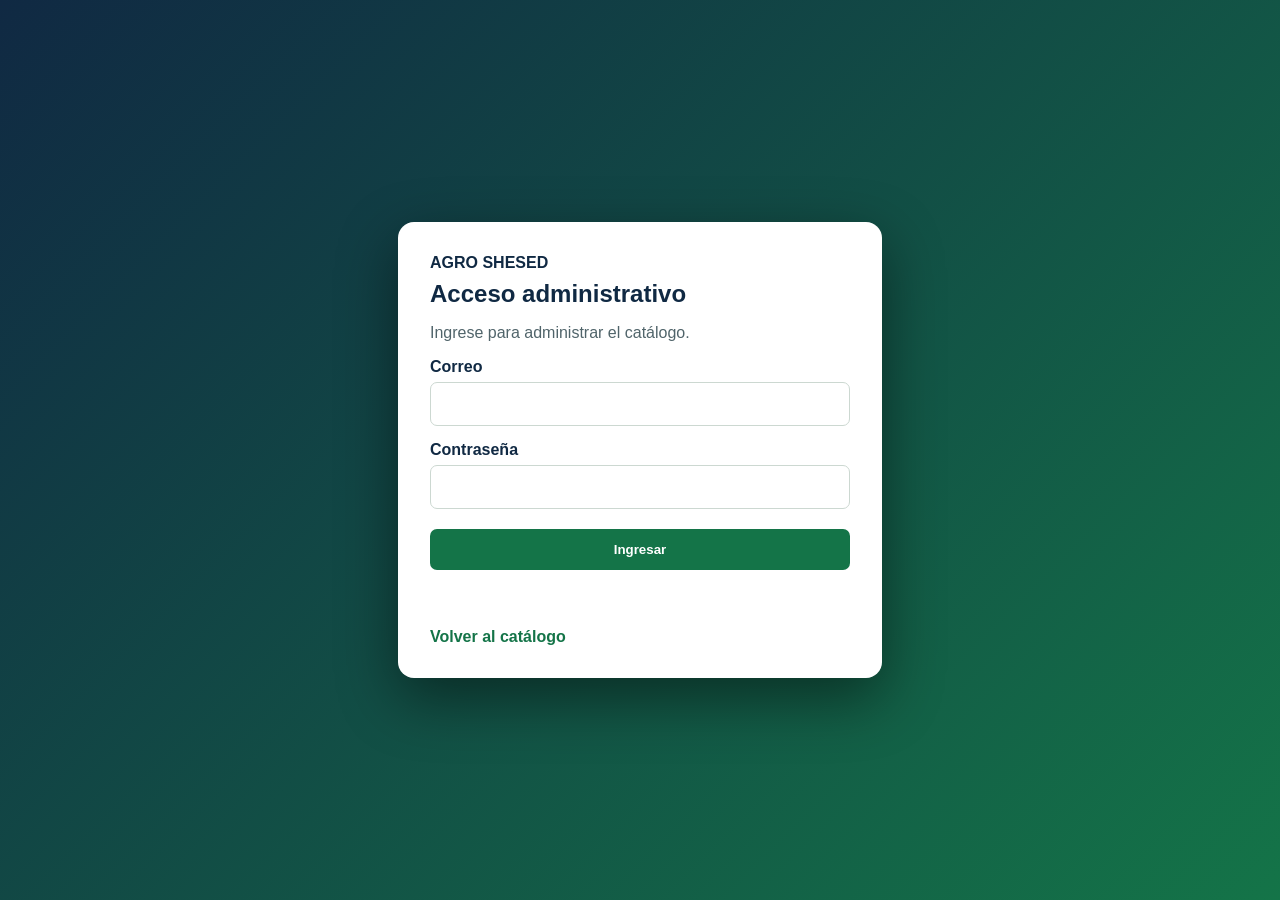
==== login.html @ 5320a844 "feat: agregar página de acceso administrativo" ====
<!doctype html><html lang="es"><meta charset="utf-8"><meta name="viewport" content="width=device-width,initial-scale=1"><title>Administración | AGRO SHESED</title><style>body{margin:0;min-height:100vh;display:grid;place-items:center;font:16px Arial;color:#102943;background:linear-gradient(135deg,#102943,#147448)}main{width:min(420px,90%);padding:32px;background:#fff;border-radius:16px;box-shadow:0 20px 60px #0007}h1{margin:8px 0}p{color:#50646a}label{display:block;margin-top:15px;font-weight:bold}input,textarea{box-sizing:border-box;width:100%;margin-top:6px;padding:12px;border:1px solid #ccd8d1;border-radius:7px;font:inherit}textarea{height:85px}button{width:100%;margin-top:20px;padding:13px;border:0;border-radius:7px;background:#147448;color:#fff;font-weight:bold;cursor:pointer}.msg{min-height:22px}.error{color:#b42318}.ok{color:#147448}.link{display:block;margin-top:20px;color:#147448;font-weight:bold;text-decoration:none}#admin[hidden],#login[hidden]{display:none}</style><main><section id="login"><b>AGRO SHESED</b><h1>Acceso administrativo</h1><p>Ingrese para administrar el catálogo.</p><form id="f"><label>Correo<input name="email" type="email" required></label><label>Contraseña<input name="password" type="password" required></label><button>Ingresar</button></form><p id="m" class="msg"></p><a class="link" href="/">Volver al catálogo</a></section><section id="admin" hidden><b>AGRO SHESED</b><h1>Administración</h1><p id="u"></p><h2>Nuevo producto</h2><form id="p"><label>Nombre<input name="name" required></label><label>Categoría<input name="category" required></label><label>Descripción<textarea name="description" required></textarea></label><label>Precio<input name="price" type="number" step="0.01"></label><button>Guardar producto</button></form><p id="pm" class="msg"></p><button id="out">Cerrar sesión</button><a class="link" href="/">Ver catálogo</a></section></main><script type="module">import{createClient}from'https://esm.sh/@supabase/supabase-js@2';const s=createClient('https://bqtxznjiumensgcnfbnz.supabase.co','sb_publishable_OTSy6t8duo3u6rFWqep1aA_VPCCYBnY'),q=x=>document.querySelector(x),msg=(x,c='')=>{q('#m').textContent=x;q('#m').className='msg '+c};async function admin(){let{data:{user}}=await s.auth.getUser();if(!user)return;let{data,e}=await s.from('profiles').select('role,full_name').eq('id',user.id).single();if(e||data.role!='admin'){await s.auth.signOut();return msg('No tiene permisos de administrador.','error')}q('#u').textContent=data.full_name||user.email;q('#login').hidden=true;q('#admin').hidden=false}q('#f').onsubmit=async e=>{e.preventDefault();let d=new FormData(e.target),{error}=await s.auth.signInWithPassword({email:d.get('email'),password:d.get('password')});if(error)return msg(error.message,'error');await admin()};q('#p').onsubmit=async e=>{e.preventDefault();let d=Object.fromEntries(new FormData(e.target)),{error}=await s.from('products').insert({...d,price:d.price||null,active:true});q('#pm').textContent=error?error.message:'Producto guardado';q('#pm').className='msg '+(error?'error':'ok');if(!error)e.target.reset()};q('#out').onclick=async()=>{await s.auth.signOut();q('#admin').hidden=true;q('#login').hidden=false};admin()</script></html>
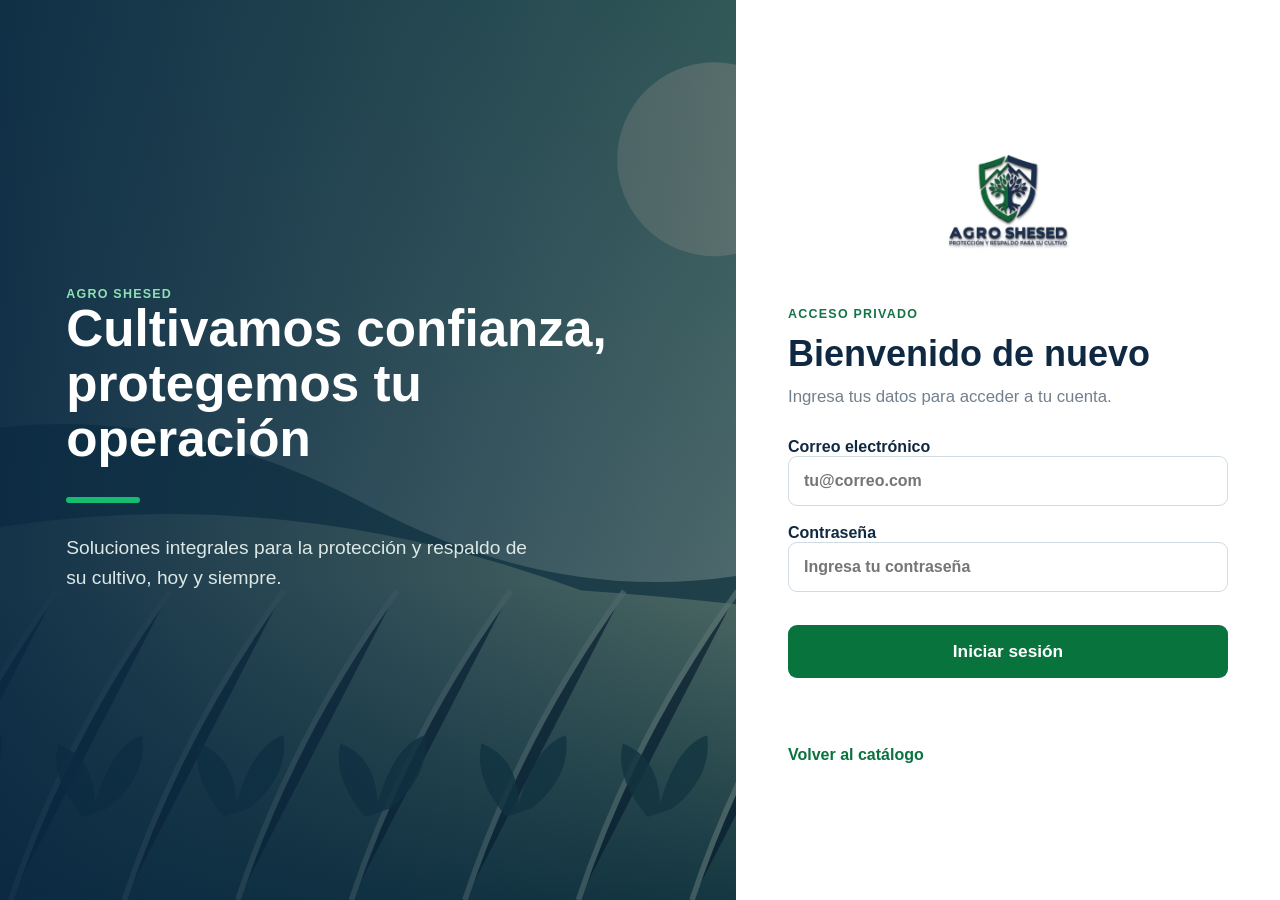
==== commit 06d782b8: "style: rediseñar acceso administrativo" ====
--- a/login.html
+++ b/login.html
@@ -1 +1 @@
-<!doctype html><html lang="es"><meta charset="utf-8"><meta name="viewport" content="width=device-width,initial-scale=1"><title>Administración | AGRO SHESED</title><style>body{margin:0;min-height:100vh;display:grid;place-items:center;font:16px Arial;color:#102943;background:linear-gradient(135deg,#102943,#147448)}main{width:min(420px,90%);padding:32px;background:#fff;border-radius:16px;box-shadow:0 20px 60px #0007}h1{margin:8px 0}p{color:#50646a}label{display:block;margin-top:15px;font-weight:bold}input,textarea{box-sizing:border-box;width:100%;margin-top:6px;padding:12px;border:1px solid #ccd8d1;border-radius:7px;font:inherit}textarea{height:85px}button{width:100%;margin-top:20px;padding:13px;border:0;border-radius:7px;background:#147448;color:#fff;font-weight:bold;cursor:pointer}.msg{min-height:22px}.error{color:#b42318}.ok{color:#147448}.link{display:block;margin-top:20px;color:#147448;font-weight:bold;text-decoration:none}#admin[hidden],#login[hidden]{display:none}</style><main><section id="login"><b>AGRO SHESED</b><h1>Acceso administrativo</h1><p>Ingrese para administrar el catálogo.</p><form id="f"><label>Correo<input name="email" type="email" required></label><label>Contraseña<input name="password" type="password" required></label><button>Ingresar</button></form><p id="m" class="msg"></p><a class="link" href="/">Volver al catálogo</a></section><section id="admin" hidden><b>AGRO SHESED</b><h1>Administración</h1><p id="u"></p><h2>Nuevo producto</h2><form id="p"><label>Nombre<input name="name" required></label><label>Categoría<input name="category" required></label><label>Descripción<textarea name="description" required></textarea></label><label>Precio<input name="price" type="number" step="0.01"></label><button>Guardar producto</button></form><p id="pm" class="msg"></p><button id="out">Cerrar sesión</button><a class="link" href="/">Ver catálogo</a></section></main><script type="module">import{createClient}from'https://esm.sh/@supabase/supabase-js@2';const s=createClient('https://bqtxznjiumensgcnfbnz.supabase.co','sb_publishable_OTSy6t8duo3u6rFWqep1aA_VPCCYBnY'),q=x=>document.querySelector(x),msg=(x,c='')=>{q('#m').textContent=x;q('#m').className='msg '+c};async function admin(){let{data:{user}}=await s.auth.getUser();if(!user)return;let{data,e}=await s.from('profiles').select('role,full_name').eq('id',user.id).single();if(e||data.role!='admin'){await s.auth.signOut();return msg('No tiene permisos de administrador.','error')}q('#u').textContent=data.full_name||user.email;q('#login').hidden=true;q('#admin').hidden=false}q('#f').onsubmit=async e=>{e.preventDefault();let d=new FormData(e.target),{error}=await s.auth.signInWithPassword({email:d.get('email'),password:d.get('password')});if(error)return msg(error.message,'error');await admin()};q('#p').onsubmit=async e=>{e.preventDefault();let d=Object.fromEntries(new FormData(e.target)),{error}=await s.from('products').insert({...d,price:d.price||null,active:true});q('#pm').textContent=error?error.message:'Producto guardado';q('#pm').className='msg '+(error?'error':'ok');if(!error)e.target.reset()};q('#out').onclick=async()=>{await s.auth.signOut();q('#admin').hidden=true;q('#login').hidden=false};admin()</script></html>
+<!doctype html><html lang="es"><meta charset="utf-8"><meta name="viewport" content="width=device-width,initial-scale=1"><title>Administración | AGRO SHESED</title><style>*{box-sizing:border-box}body{margin:0;min-height:100vh;font-family:Arial,sans-serif;color:#102943}.app{min-height:100vh;display:grid;grid-template-columns:1.15fr .85fr}.hero{min-height:100vh;display:flex;align-items:center;padding:9%;background:linear-gradient(90deg,#092843ef,#092843a0),url('/assets/banner-1.svg') center/cover}.hero h1{max-width:650px;margin:0;color:#fff;font-size:clamp(2.4rem,4vw,4.4rem);line-height:1.08}.line{width:74px;height:6px;border-radius:8px;background:#16bd70;margin:30px 0}.hero p{max-width:470px;color:#dce8e6;font-size:1.2rem;line-height:1.6}.panel{display:grid;place-items:center;padding:44px;background:#fff}.card{width:min(100%,440px)}.logo{display:block;width:min(240px,62%);margin:0 auto 44px}.eyebrow{color:#147448;font-weight:700;letter-spacing:.1em;text-transform:uppercase;font-size:.78rem}.card h2{margin:12px 0;font-size:2.25rem}.sub{margin:0 0 31px;color:#72808d;font-size:1.05rem}label{display:block;font-weight:700;margin:18px 0 7px}input,textarea{width:100%;padding:15px;border:1px solid #d1dbe2;border-radius:9px;font:inherit;color:#102943}textarea{min-height:95px;resize:vertical}input:focus,textarea:focus{outline:2px solid #a5d7bd;border-color:#147448}.button{width:100%;margin-top:26px;padding:16px;border:0;border-radius:9px;background:#08733d;color:#fff;font-size:1.08rem;font-weight:700;cursor:pointer}.button:hover{background:#075e33}.msg{min-height:23px;margin:15px 0 0}.error{color:#b42318}.ok{color:#08733d}.back{display:block;margin-top:30px;color:#08733d;font-weight:700;text-decoration:none}.admin[hidden],.login[hidden]{display:none!important}.logout{border:0;background:none;padding:0;color:#08733d;font-weight:700;cursor:pointer}@media(max-width:800px){.app{grid-template-columns:1fr}.hero{min-height:310px;padding:44px 9%}.hero h1{font-size:2.35rem}.hero p{font-size:1rem}.panel{min-height:calc(100vh - 310px);padding:42px 26px}.logo{margin-bottom:28px}}</style><main class="app"><section class="hero"><div><div class="eyebrow" style="color:#8fe0b4">AGRO SHESED</div><h1>Cultivamos confianza, protegemos tu operación</h1><div class="line"></div><p>Soluciones integrales para la protección y respaldo de su cultivo, hoy y siempre.</p></div></section><section class="panel"><div class="card"><section id="login" class="login"><img class="logo" src="/assets/logo-original.png" alt="AGRO SHESED"><div class="eyebrow">Acceso privado</div><h2>Bienvenido de nuevo</h2><p class="sub">Ingresa tus datos para acceder a tu cuenta.</p><form id="f"><label>Correo electrónico<input name="email" type="email" placeholder="tu@correo.com" required autocomplete="email"></label><label>Contraseña<input name="password" type="password" placeholder="Ingresa tu contraseña" required autocomplete="current-password"></label><button class="button">Iniciar sesión</button></form><p id="m" class="msg" aria-live="polite"></p><a class="back" href="/">Volver al catálogo</a></section><section id="admin" class="admin" hidden><img class="logo" src="/assets/logo-original.png" alt="AGRO SHESED"><div class="eyebrow">Administración</div><h2>Catálogo</h2><p id="u" class="sub"></p><form id="p"><label>Nombre<input name="name" required></label><label>Categoría<input name="category" required></label><label>Descripción<textarea name="description" required></textarea></label><label>Precio<input name="price" type="number" step="0.01"></label><button class="button">Guardar producto</button></form><p id="pm" class="msg" aria-live="polite"></p><button id="out" class="logout" type="button">Cerrar sesión</button><a class="back" href="/">Ver catálogo público</a></section></div></section></main><script type="module">import{createClient}from'https://esm.sh/@supabase/supabase-js@2';const s=createClient('https://bqtxznjiumensgcnfbnz.supabase.co','sb_publishable_OTSy6t8duo3u6rFWqep1aA_VPCCYBnY'),q=x=>document.querySelector(x),msg=(x,c='')=>{q('#m').textContent=x;q('#m').className='msg '+c};async function admin(){let{data:{user}}=await s.auth.getUser();if(!user)return;let{data,error}=await s.from('profiles').select('role,full_name').eq('id',user.id).single();if(error||data.role!='admin'){await s.auth.signOut();return msg('No tiene permisos de administrador.','error')}q('#u').textContent=data.full_name||user.email;q('#login').hidden=true;q('#admin').hidden=false}q('#f').onsubmit=async e=>{e.preventDefault();let d=new FormData(e.target),{error}=await s.auth.signInWithPassword({email:d.get('email'),password:d.get('password')});if(error)return msg(error.message,'error');await admin()};q('#p').onsubmit=async e=>{e.preventDefault();let d=Object.fromEntries(new FormData(e.target)),{error}=await s.from('products').insert({...d,price:d.price||null,active:true});q('#pm').textContent=error?error.message:'Producto guardado';q('#pm').className='msg '+(error?'error':'ok');if(!error)e.target.reset()};q('#out').onclick=async()=>{await s.auth.signOut();q('#admin').hidden=true;q('#login').hidden=false};await s.auth.signOut()</script></html>
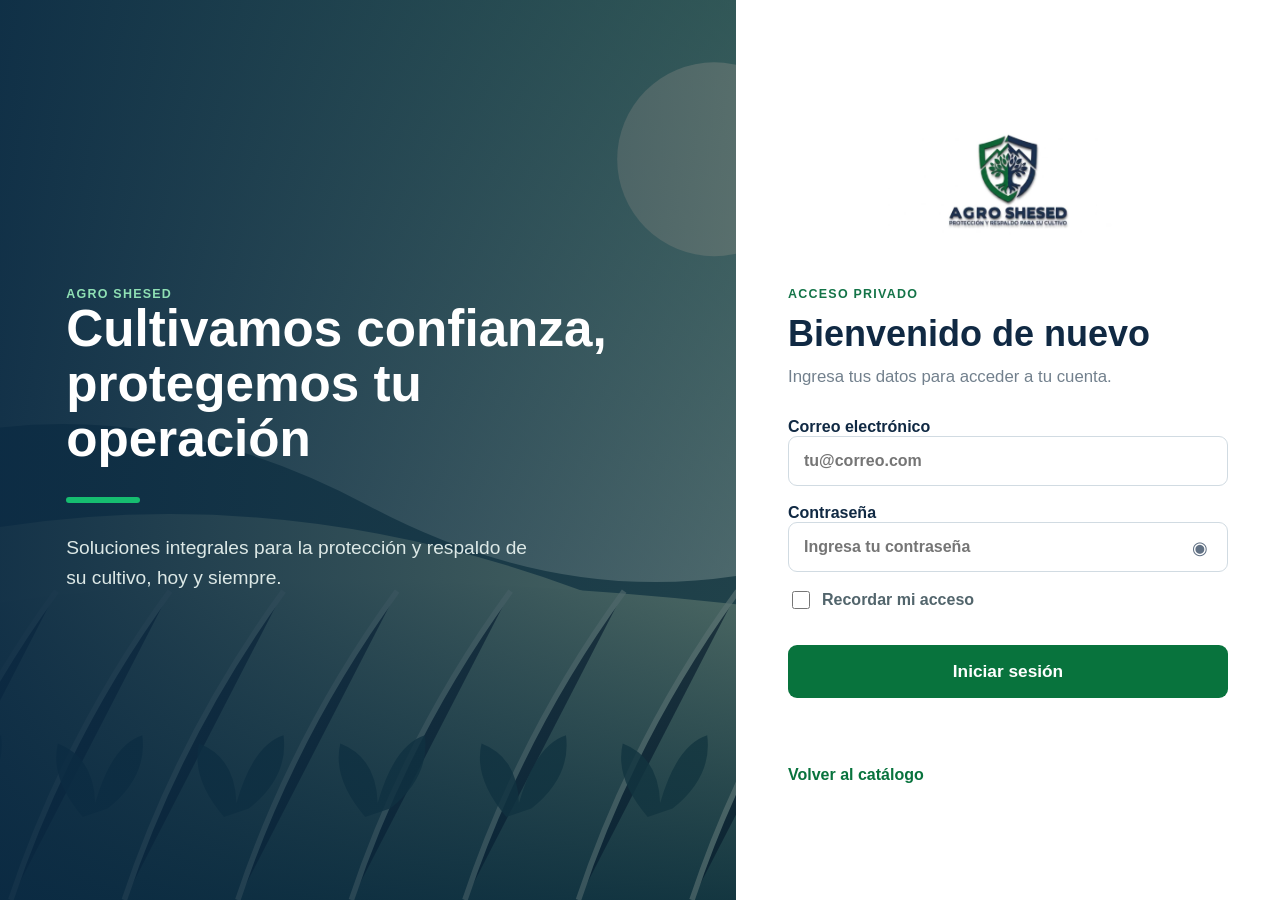
==== commit 5b8b321e: "feat: mejorar acceso y enlazar panel" ====
--- a/login.html
+++ b/login.html
@@ -1 +1 @@
-<!doctype html><html lang="es"><meta charset="utf-8"><meta name="viewport" content="width=device-width,initial-scale=1"><title>Administración | AGRO SHESED</title><style>*{box-sizing:border-box}body{margin:0;min-height:100vh;font-family:Arial,sans-serif;color:#102943}.app{min-height:100vh;display:grid;grid-template-columns:1.15fr .85fr}.hero{min-height:100vh;display:flex;align-items:center;padding:9%;background:linear-gradient(90deg,#092843ef,#092843a0),url('/assets/banner-1.svg') center/cover}.hero h1{max-width:650px;margin:0;color:#fff;font-size:clamp(2.4rem,4vw,4.4rem);line-height:1.08}.line{width:74px;height:6px;border-radius:8px;background:#16bd70;margin:30px 0}.hero p{max-width:470px;color:#dce8e6;font-size:1.2rem;line-height:1.6}.panel{display:grid;place-items:center;padding:44px;background:#fff}.card{width:min(100%,440px)}.logo{display:block;width:min(240px,62%);margin:0 auto 44px}.eyebrow{color:#147448;font-weight:700;letter-spacing:.1em;text-transform:uppercase;font-size:.78rem}.card h2{margin:12px 0;font-size:2.25rem}.sub{margin:0 0 31px;color:#72808d;font-size:1.05rem}label{display:block;font-weight:700;margin:18px 0 7px}input,textarea{width:100%;padding:15px;border:1px solid #d1dbe2;border-radius:9px;font:inherit;color:#102943}textarea{min-height:95px;resize:vertical}input:focus,textarea:focus{outline:2px solid #a5d7bd;border-color:#147448}.button{width:100%;margin-top:26px;padding:16px;border:0;border-radius:9px;background:#08733d;color:#fff;font-size:1.08rem;font-weight:700;cursor:pointer}.button:hover{background:#075e33}.msg{min-height:23px;margin:15px 0 0}.error{color:#b42318}.ok{color:#08733d}.back{display:block;margin-top:30px;color:#08733d;font-weight:700;text-decoration:none}.admin[hidden],.login[hidden]{display:none!important}.logout{border:0;background:none;padding:0;color:#08733d;font-weight:700;cursor:pointer}@media(max-width:800px){.app{grid-template-columns:1fr}.hero{min-height:310px;padding:44px 9%}.hero h1{font-size:2.35rem}.hero p{font-size:1rem}.panel{min-height:calc(100vh - 310px);padding:42px 26px}.logo{margin-bottom:28px}}</style><main class="app"><section class="hero"><div><div class="eyebrow" style="color:#8fe0b4">AGRO SHESED</div><h1>Cultivamos confianza, protegemos tu operación</h1><div class="line"></div><p>Soluciones integrales para la protección y respaldo de su cultivo, hoy y siempre.</p></div></section><section class="panel"><div class="card"><section id="login" class="login"><img class="logo" src="/assets/logo-original.png" alt="AGRO SHESED"><div class="eyebrow">Acceso privado</div><h2>Bienvenido de nuevo</h2><p class="sub">Ingresa tus datos para acceder a tu cuenta.</p><form id="f"><label>Correo electrónico<input name="email" type="email" placeholder="tu@correo.com" required autocomplete="email"></label><label>Contraseña<input name="password" type="password" placeholder="Ingresa tu contraseña" required autocomplete="current-password"></label><button class="button">Iniciar sesión</button></form><p id="m" class="msg" aria-live="polite"></p><a class="back" href="/">Volver al catálogo</a></section><section id="admin" class="admin" hidden><img class="logo" src="/assets/logo-original.png" alt="AGRO SHESED"><div class="eyebrow">Administración</div><h2>Catálogo</h2><p id="u" class="sub"></p><form id="p"><label>Nombre<input name="name" required></label><label>Categoría<input name="category" required></label><label>Descripción<textarea name="description" required></textarea></label><label>Precio<input name="price" type="number" step="0.01"></label><button class="button">Guardar producto</button></form><p id="pm" class="msg" aria-live="polite"></p><button id="out" class="logout" type="button">Cerrar sesión</button><a class="back" href="/">Ver catálogo público</a></section></div></section></main><script type="module">import{createClient}from'https://esm.sh/@supabase/supabase-js@2';const s=createClient('https://bqtxznjiumensgcnfbnz.supabase.co','sb_publishable_OTSy6t8duo3u6rFWqep1aA_VPCCYBnY'),q=x=>document.querySelector(x),msg=(x,c='')=>{q('#m').textContent=x;q('#m').className='msg '+c};async function admin(){let{data:{user}}=await s.auth.getUser();if(!user)return;let{data,error}=await s.from('profiles').select('role,full_name').eq('id',user.id).single();if(error||data.role!='admin'){await s.auth.signOut();return msg('No tiene permisos de administrador.','error')}q('#u').textContent=data.full_name||user.email;q('#login').hidden=true;q('#admin').hidden=false}q('#f').onsubmit=async e=>{e.preventDefault();let d=new FormData(e.target),{error}=await s.auth.signInWithPassword({email:d.get('email'),password:d.get('password')});if(error)return msg(error.message,'error');await admin()};q('#p').onsubmit=async e=>{e.preventDefault();let d=Object.fromEntries(new FormData(e.target)),{error}=await s.from('products').insert({...d,price:d.price||null,active:true});q('#pm').textContent=error?error.message:'Producto guardado';q('#pm').className='msg '+(error?'error':'ok');if(!error)e.target.reset()};q('#out').onclick=async()=>{await s.auth.signOut();q('#admin').hidden=true;q('#login').hidden=false};await s.auth.signOut()</script></html>
+<!doctype html><html lang="es"><meta charset="utf-8"><meta name="viewport" content="width=device-width,initial-scale=1"><title>Administración | AGRO SHESED</title><style>*{box-sizing:border-box}body{margin:0;min-height:100vh;font-family:Arial,sans-serif;color:#102943}.app{min-height:100vh;display:grid;grid-template-columns:1.15fr .85fr}.hero{min-height:100vh;display:flex;align-items:center;padding:9%;background:linear-gradient(90deg,#092843ef,#092843a0),url('/assets/banner-1.svg') center/cover}.hero h1{max-width:650px;margin:0;color:#fff;font-size:clamp(2.4rem,4vw,4.4rem);line-height:1.08}.line{width:74px;height:6px;border-radius:8px;background:#16bd70;margin:30px 0}.hero p{max-width:470px;color:#dce8e6;font-size:1.2rem;line-height:1.6}.panel{display:grid;place-items:center;padding:44px;background:#fff}.card{width:min(100%,440px)}.logo{display:block;width:min(240px,62%);margin:0 auto 44px}.eyebrow{color:#147448;font-weight:700;letter-spacing:.1em;text-transform:uppercase;font-size:.78rem}.card h2{margin:12px 0;font-size:2.25rem}.sub{margin:0 0 31px;color:#72808d;font-size:1.05rem}label{display:block;font-weight:700;margin:18px 0 7px}input,textarea{width:100%;padding:15px;border:1px solid #d1dbe2;border-radius:9px;font:inherit;color:#102943}textarea{min-height:95px;resize:vertical}input:focus,textarea:focus{outline:2px solid #a5d7bd;border-color:#147448}.button{width:100%;margin-top:26px;padding:16px;border:0;border-radius:9px;background:#08733d;color:#fff;font-size:1.08rem;font-weight:700;cursor:pointer}.button:hover{background:#075e33}.msg{min-height:23px;margin:15px 0 0}.error{color:#b42318}.ok{color:#08733d}.back{display:block;margin-top:30px;color:#08733d;font-weight:700;text-decoration:none}.admin[hidden],.login[hidden]{display:none!important}.logout{border:0;background:none;padding:0;color:#08733d;font-weight:700;cursor:pointer}.password{position:relative}.password input{padding-right:52px}.eye{position:absolute;right:10px;top:8px;width:36px;height:36px;border:0;background:transparent;color:#617184;cursor:pointer;font-size:18px}.remember{display:flex;align-items:center;gap:9px;margin-top:16px;font-weight:600;color:#52656c}.remember input{width:18px;height:18px;padding:0;accent-color:#08733d}@media(max-width:800px){.app{grid-template-columns:1fr}.hero{min-height:310px;padding:44px 9%}.hero h1{font-size:2.35rem}.hero p{font-size:1rem}.panel{min-height:calc(100vh - 310px);padding:42px 26px}.logo{margin-bottom:28px}}</style><main class="app"><section class="hero"><div><div class="eyebrow" style="color:#8fe0b4">AGRO SHESED</div><h1>Cultivamos confianza, protegemos tu operación</h1><div class="line"></div><p>Soluciones integrales para la protección y respaldo de su cultivo, hoy y siempre.</p></div></section><section class="panel"><div class="card"><section id="login" class="login"><img class="logo" src="/assets/logo-original.png" alt="AGRO SHESED"><div class="eyebrow">Acceso privado</div><h2>Bienvenido de nuevo</h2><p class="sub">Ingresa tus datos para acceder a tu cuenta.</p><form id="f"><label>Correo electrónico<input name="email" type="email" placeholder="tu@correo.com" required autocomplete="email"></label><label>Contraseña<div class="password"><input id="password" name="password" type="password" placeholder="Ingresa tu contraseña" required autocomplete="current-password"><button id="toggle" class="eye" type="button" aria-label="Mostrar contraseña">◉</button></div></label><label class="remember"><input id="remember" type="checkbox"> Recordar mi acceso</label><button class="button">Iniciar sesión</button></form><p id="m" class="msg" aria-live="polite"></p><a class="back" href="/">Volver al catálogo</a></section><section id="admin" class="admin" hidden><img class="logo" src="/assets/logo-original.png" alt="AGRO SHESED"><div class="eyebrow">Administración</div><h2>Catálogo</h2><p id="u" class="sub"></p><form id="p"><label>Nombre<input name="name" required></label><label>Categoría<input name="category" required></label><label>Descripción<textarea name="description" required></textarea></label><label>Precio<input name="price" type="number" step="0.01"></label><button class="button">Guardar producto</button></form><p id="pm" class="msg" aria-live="polite"></p><button id="out" class="logout" type="button">Cerrar sesión</button><a class="back" href="/">Ver catálogo público</a></section></div></section></main><script type="module">import{createClient}from'https://esm.sh/@supabase/supabase-js@2';const s=createClient('https://bqtxznjiumensgcnfbnz.supabase.co','sb_publishable_OTSy6t8duo3u6rFWqep1aA_VPCCYBnY'),q=x=>document.querySelector(x),msg=(x,c='')=>{q('#m').textContent=x;q('#m').className='msg '+c};async function admin(){let{data:{user}}=await s.auth.getUser();if(!user)return;let{data,error}=await s.from('profiles').select('role,full_name').eq('id',user.id).single();if(error||data.role!='admin'){await s.auth.signOut();return msg('No tiene permisos de administrador.','error')}location.replace('/platform');return}q('#f').onsubmit=async e=>{e.preventDefault();let d=new FormData(e.target),{error}=await s.auth.signInWithPassword({email:d.get('email'),password:d.get('password')});if(error)return msg(error.message,'error');await admin()};q('#p').onsubmit=async e=>{e.preventDefault();let d=Object.fromEntries(new FormData(e.target)),{error}=await s.from('products').insert({...d,price:d.price||null,active:true});q('#pm').textContent=error?error.message:'Producto guardado';q('#pm').className='msg '+(error?'error':'ok');if(!error)e.target.reset()};q('#out').onclick=async()=>{await s.auth.signOut();q('#admin').hidden=true;q('#login').hidden=false};const saved=localStorage.getItem('agro-remember-email');if(saved){q('[name=email]').value=saved;q('#remember').checked=true}q('#toggle').onclick=()=>{const p=q('#password'),show=p.type==='password';p.type=show?'text':'password';q('#toggle').textContent=show?'◉':'○';q('#toggle').setAttribute('aria-label',show?'Ocultar contraseña':'Mostrar contraseña')};q('#f').addEventListener('submit',()=>{const email=q('[name=email]').value;if(q('#remember').checked)localStorage.setItem('agro-remember-email',email);else localStorage.removeItem('agro-remember-email')});await s.auth.signOut()</script></html>
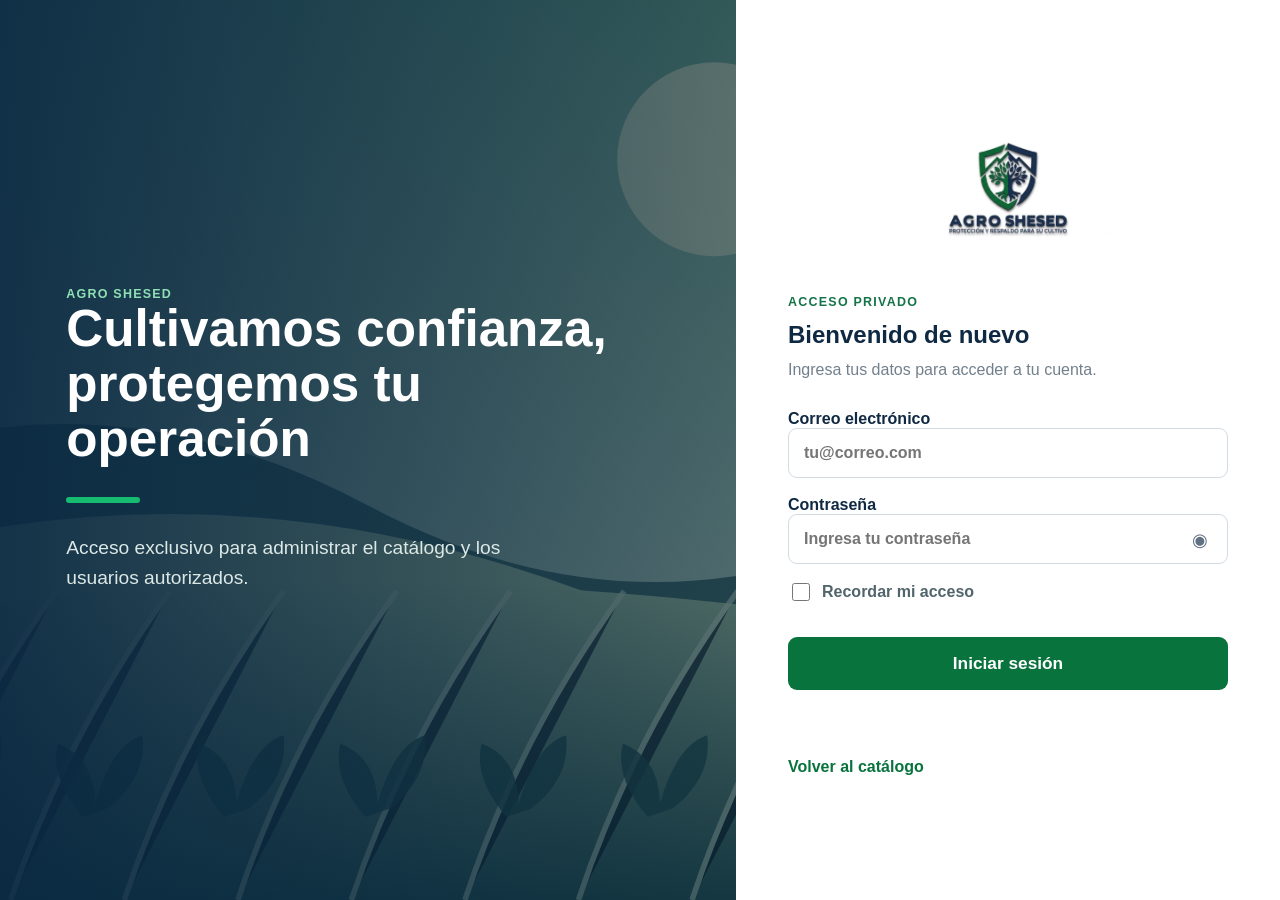
==== commit 5564c5a9: "Corregir acceso al panel por roles" ====
--- a/login.html
+++ b/login.html
@@ -1 +1 @@
-<!doctype html><html lang="es"><meta charset="utf-8"><meta name="viewport" content="width=device-width,initial-scale=1"><title>Administración | AGRO SHESED</title><style>*{box-sizing:border-box}body{margin:0;min-height:100vh;font-family:Arial,sans-serif;color:#102943}.app{min-height:100vh;display:grid;grid-template-columns:1.15fr .85fr}.hero{min-height:100vh;display:flex;align-items:center;padding:9%;background:linear-gradient(90deg,#092843ef,#092843a0),url('/assets/banner-1.svg') center/cover}.hero h1{max-width:650px;margin:0;color:#fff;font-size:clamp(2.4rem,4vw,4.4rem);line-height:1.08}.line{width:74px;height:6px;border-radius:8px;background:#16bd70;margin:30px 0}.hero p{max-width:470px;color:#dce8e6;font-size:1.2rem;line-height:1.6}.panel{display:grid;place-items:center;padding:44px;background:#fff}.card{width:min(100%,440px)}.logo{display:block;width:min(240px,62%);margin:0 auto 44px}.eyebrow{color:#147448;font-weight:700;letter-spacing:.1em;text-transform:uppercase;font-size:.78rem}.card h2{margin:12px 0;font-size:2.25rem}.sub{margin:0 0 31px;color:#72808d;font-size:1.05rem}label{display:block;font-weight:700;margin:18px 0 7px}input,textarea{width:100%;padding:15px;border:1px solid #d1dbe2;border-radius:9px;font:inherit;color:#102943}textarea{min-height:95px;resize:vertical}input:focus,textarea:focus{outline:2px solid #a5d7bd;border-color:#147448}.button{width:100%;margin-top:26px;padding:16px;border:0;border-radius:9px;background:#08733d;color:#fff;font-size:1.08rem;font-weight:700;cursor:pointer}.button:hover{background:#075e33}.msg{min-height:23px;margin:15px 0 0}.error{color:#b42318}.ok{color:#08733d}.back{display:block;margin-top:30px;color:#08733d;font-weight:700;text-decoration:none}.admin[hidden],.login[hidden]{display:none!important}.logout{border:0;background:none;padding:0;color:#08733d;font-weight:700;cursor:pointer}.password{position:relative}.password input{padding-right:52px}.eye{position:absolute;right:10px;top:8px;width:36px;height:36px;border:0;background:transparent;color:#617184;cursor:pointer;font-size:18px}.remember{display:flex;align-items:center;gap:9px;margin-top:16px;font-weight:600;color:#52656c}.remember input{width:18px;height:18px;padding:0;accent-color:#08733d}@media(max-width:800px){.app{grid-template-columns:1fr}.hero{min-height:310px;padding:44px 9%}.hero h1{font-size:2.35rem}.hero p{font-size:1rem}.panel{min-height:calc(100vh - 310px);padding:42px 26px}.logo{margin-bottom:28px}}</style><main class="app"><section class="hero"><div><div class="eyebrow" style="color:#8fe0b4">AGRO SHESED</div><h1>Cultivamos confianza, protegemos tu operación</h1><div class="line"></div><p>Soluciones integrales para la protección y respaldo de su cultivo, hoy y siempre.</p></div></section><section class="panel"><div class="card"><section id="login" class="login"><img class="logo" src="/assets/logo-original.png" alt="AGRO SHESED"><div class="eyebrow">Acceso privado</div><h2>Bienvenido de nuevo</h2><p class="sub">Ingresa tus datos para acceder a tu cuenta.</p><form id="f"><label>Correo electrónico<input name="email" type="email" placeholder="tu@correo.com" required autocomplete="email"></label><label>Contraseña<div class="password"><input id="password" name="password" type="password" placeholder="Ingresa tu contraseña" required autocomplete="current-password"><button id="toggle" class="eye" type="button" aria-label="Mostrar contraseña">◉</button></div></label><label class="remember"><input id="remember" type="checkbox"> Recordar mi acceso</label><button class="button">Iniciar sesión</button></form><p id="m" class="msg" aria-live="polite"></p><a class="back" href="/">Volver al catálogo</a></section><section id="admin" class="admin" hidden><img class="logo" src="/assets/logo-original.png" alt="AGRO SHESED"><div class="eyebrow">Administración</div><h2>Catálogo</h2><p id="u" class="sub"></p><form id="p"><label>Nombre<input name="name" required></label><label>Categoría<input name="category" required></label><label>Descripción<textarea name="description" required></textarea></label><label>Precio<input name="price" type="number" step="0.01"></label><button class="button">Guardar producto</button></form><p id="pm" class="msg" aria-live="polite"></p><button id="out" class="logout" type="button">Cerrar sesión</button><a class="back" href="/">Ver catálogo público</a></section></div></section></main><script type="module">import{createClient}from'https://esm.sh/@supabase/supabase-js@2';const s=createClient('https://bqtxznjiumensgcnfbnz.supabase.co','sb_publishable_OTSy6t8duo3u6rFWqep1aA_VPCCYBnY'),q=x=>document.querySelector(x),msg=(x,c='')=>{q('#m').textContent=x;q('#m').className='msg '+c};async function admin(){let{data:{user}}=await s.auth.getUser();if(!user)return;let{data,error}=await s.from('profiles').select('role,full_name').eq('id',user.id).single();if(error||data.role!='admin'){await s.auth.signOut();return msg('No tiene permisos de administrador.','error')}location.replace('/platform');return}q('#f').onsubmit=async e=>{e.preventDefault();let d=new FormData(e.target),{error}=await s.auth.signInWithPassword({email:d.get('email'),password:d.get('password')});if(error)return msg(error.message,'error');await admin()};q('#p').onsubmit=async e=>{e.preventDefault();let d=Object.fromEntries(new FormData(e.target)),{error}=await s.from('products').insert({...d,price:d.price||null,active:true});q('#pm').textContent=error?error.message:'Producto guardado';q('#pm').className='msg '+(error?'error':'ok');if(!error)e.target.reset()};q('#out').onclick=async()=>{await s.auth.signOut();q('#admin').hidden=true;q('#login').hidden=false};const saved=localStorage.getItem('agro-remember-email');if(saved){q('[name=email]').value=saved;q('#remember').checked=true}q('#toggle').onclick=()=>{const p=q('#password'),show=p.type==='password';p.type=show?'text':'password';q('#toggle').textContent=show?'◉':'○';q('#toggle').setAttribute('aria-label',show?'Ocultar contraseña':'Mostrar contraseña')};q('#f').addEventListener('submit',()=>{const email=q('[name=email]').value;if(q('#remember').checked)localStorage.setItem('agro-remember-email',email);else localStorage.removeItem('agro-remember-email')});await s.auth.signOut()</script></html>
+<!doctype html><html lang="es"><meta charset="utf-8"><meta name="viewport" content="width=device-width,initial-scale=1"><title>Ingresar | AGRO SHESED</title><style>*{box-sizing:border-box}body{margin:0;min-height:100vh;font-family:Arial,sans-serif;color:#102943}.app{min-height:100vh;display:grid;grid-template-columns:1.15fr .85fr}.hero{display:flex;align-items:center;padding:9%;background:linear-gradient(90deg,#092843ef,#0928439e),url('/assets/banner-1.svg') center/cover;color:#fff}.hero h1{max-width:650px;margin:0;font-size:clamp(2.4rem,4vw,4.4rem);line-height:1.08}.line{width:74px;height:6px;border-radius:8px;background:#16bd70;margin:30px 0}.hero p{max-width:470px;color:#dce8e6;font-size:1.2rem;line-height:1.6}.panel{display:grid;place-items:center;padding:44px;background:#fff}.card{width:min(100%,440px)}.logo{display:block;width:min(240px,62%);margin:0 auto 44px}.eyebrow{color:#147448;font-weight:700;letter-spacing:.1em;text-transform:uppercase;font-size:.78rem}.card h2{margin:12px 0}.sub{margin:0 0 31px;color:#72808d}label{display:block;font-weight:700;margin:18px 0 7px}input{width:100%;padding:15px;border:1px solid #d1dbe2;border-radius:9px;font:inherit}.password{position:relative}.password input{padding-right:52px}.eye{position:absolute;right:10px;top:8px;width:36px;height:36px;border:0;background:transparent;color:#617184;cursor:pointer;font-size:18px}.remember{display:flex;align-items:center;gap:9px;margin-top:16px;font-weight:600;color:#52656c}.remember input{width:18px;height:18px;padding:0;accent-color:#08733d}.button{width:100%;margin-top:26px;padding:16px;border:0;border-radius:9px;background:#08733d;color:#fff;font-size:1.08rem;font-weight:700;cursor:pointer}.msg{min-height:23px;margin:15px 0 0}.error{color:#b42318}.back{display:block;margin-top:30px;color:#08733d;font-weight:700;text-decoration:none}@media(max-width:800px){.app{grid-template-columns:1fr}.hero{min-height:310px;padding:44px 9%}.hero h1{font-size:2.35rem}.panel{padding:42px 26px}.logo{margin-bottom:28px}}</style><main class="app"><section class="hero"><div><div class="eyebrow" style="color:#8fe0b4">AGRO SHESED</div><h1>Cultivamos confianza, protegemos tu operación</h1><div class="line"></div><p>Acceso exclusivo para administrar el catálogo y los usuarios autorizados.</p></div></section><section class="panel"><div class="card"><img class="logo" src="/assets/logo-original.png" alt="AGRO SHESED"><div class="eyebrow">Acceso privado</div><h2>Bienvenido de nuevo</h2><p class="sub">Ingresa tus datos para acceder a tu cuenta.</p><form id="f"><label>Correo electrónico<input name="email" type="email" placeholder="tu@correo.com" required autocomplete="email"></label><label>Contraseña<div class="password"><input id="password" name="password" type="password" placeholder="Ingresa tu contraseña" required autocomplete="current-password"><button id="toggle" class="eye" type="button" aria-label="Mostrar contraseña">◉</button></div></label><label class="remember"><input id="remember" type="checkbox"> Recordar mi acceso</label><button class="button">Iniciar sesión</button></form><p id="m" class="msg" aria-live="polite"></p><a class="back" href="/">Volver al catálogo</a></div></section></main><script type="module">import{createClient}from'https://esm.sh/@supabase/supabase-js@2';const s=createClient('https://bqtxznjiumensgcnfbnz.supabase.co','sb_publishable_OTSy6t8duo3u6rFWqep1aA_VPCCYBnY'),q=x=>document.querySelector(x),msg=(x,c='')=>{q('#m').textContent=x;q('#m').className='msg '+c};const saved=localStorage.getItem('agro-remember-email');if(saved){q('[name=email]').value=saved;q('#remember').checked=true}q('#toggle').onclick=()=>{const p=q('#password'),show=p.type==='password';p.type=show?'text':'password';q('#toggle').textContent=show?'◉':'○'};q('#f').onsubmit=async e=>{e.preventDefault();const d=new FormData(e.target),{error}=await s.auth.signInWithPassword({email:d.get('email'),password:d.get('password')});if(error)return msg(error.message,'error');if(q('#remember').checked)localStorage.setItem('agro-remember-email',d.get('email'));else localStorage.removeItem('agro-remember-email');location.replace('/platform')}</script></html>
